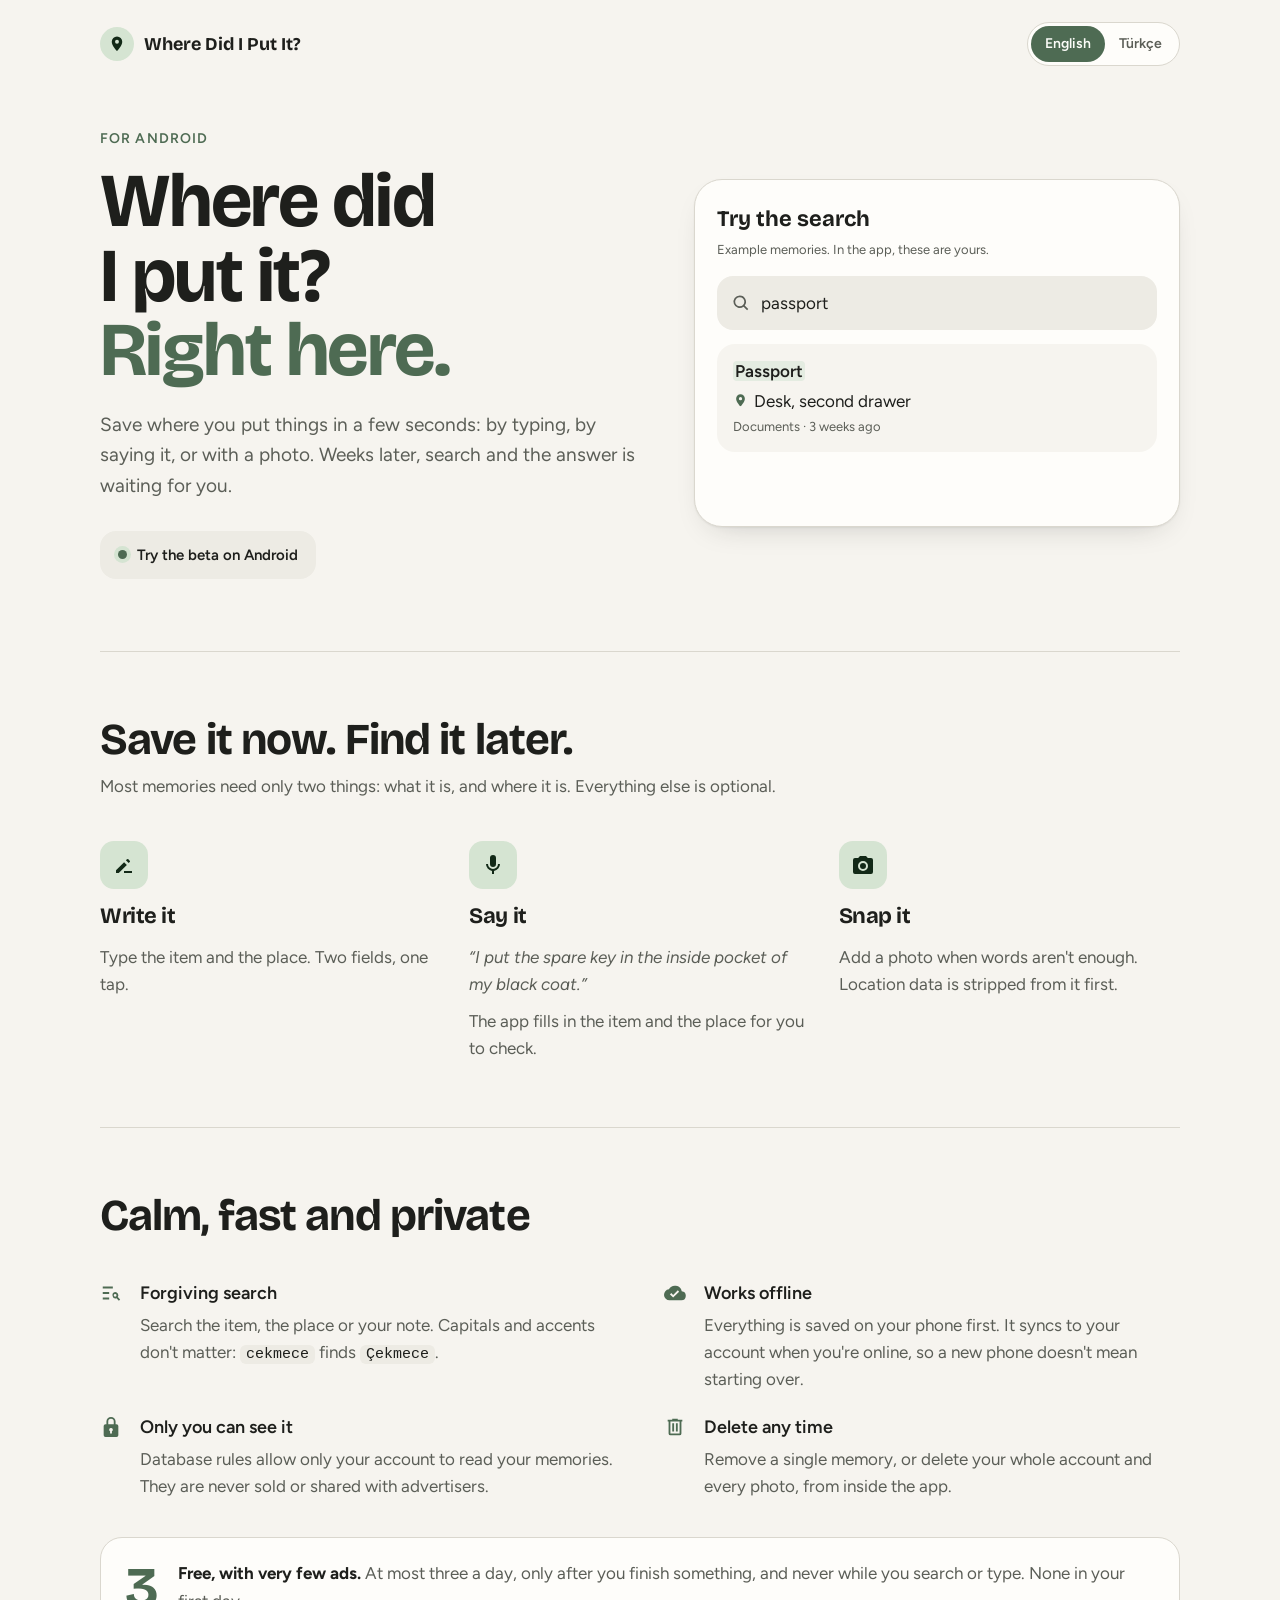
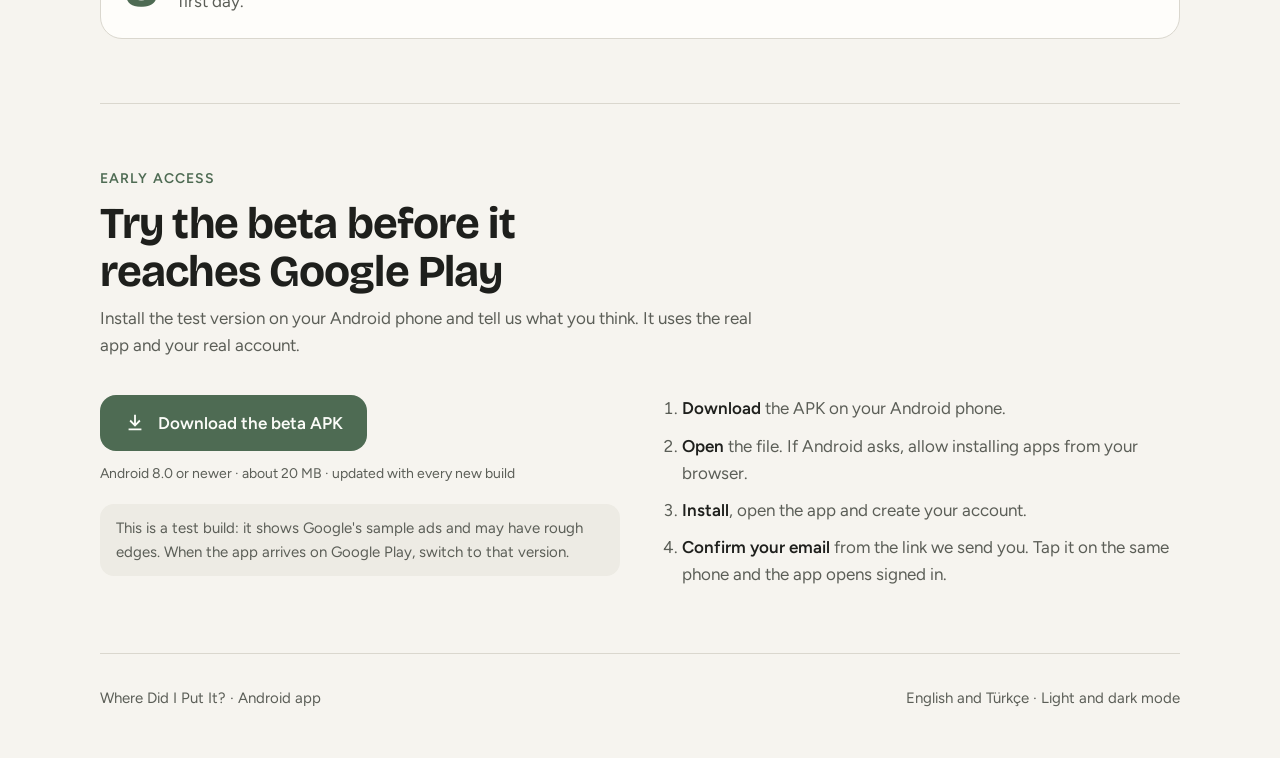
==== website/index.html @ ac40d6fe "Add bilingual landing page with beta download and auth callback page website/ is a static site: the " ====
<!doctype html>
<html lang="en">
<head>
<meta charset="utf-8">
<meta name="viewport" content="width=device-width, initial-scale=1, viewport-fit=cover">
<title>Where Did I Put It?</title>
<meta name="description" content="Save where you put things in seconds. Find them later by searching. A calm, private Android app.">
<link rel="preconnect" href="https://fonts.googleapis.com">
<link rel="preconnect" href="https://fonts.gstatic.com" crossorigin>
<link rel="stylesheet" href="https://fonts.googleapis.com/css2?family=Bricolage+Grotesque:opsz,wght@12..96,500;12..96,700&family=Figtree:wght@400;500;600&display=swap">
<style>
  :root {
    --paper: #F6F4EF;
    --surface: #FEFDFA;
    --raised: #EDEBE4;
    --ink: #1E1F1C;
    --muted: #5B5E57;
    --line: #DAD7CE;
    --sage: #4E6B53;
    --sage-ink: #FBFCF8;
    --sage-soft: #D5E4D2;
    --sage-deep: #122917;
    --mark: #E4ECE1;
    --shadow: 0 1px 2px rgba(30, 31, 28, .06), 0 12px 32px -18px rgba(30, 31, 28, .28);
    --display: "Bricolage Grotesque", "Avenir Next", "Segoe UI", system-ui, sans-serif;
    --body: "Figtree", "Segoe UI", system-ui, -apple-system, sans-serif;
  }
  @media (prefers-color-scheme: dark) {
    :root:not([data-theme="light"]) {
      color-scheme: dark;
      --paper: #1B1D1B; --surface: #222522; --raised: #2D302C; --ink: #E6E3DC; --muted: #B7B6AE;
      --line: #41443F; --sage: #A8C5A8; --sage-ink: #15311D; --sage-soft: #304B36; --sage-deep: #CBE4C8;
      --mark: #26332A; --shadow: 0 1px 2px rgba(0, 0, 0, .3), 0 16px 36px -20px rgba(0, 0, 0, .7);
    }
  }
  :root[data-theme="dark"] {
    color-scheme: dark;
    --paper: #1B1D1B; --surface: #222522; --raised: #2D302C; --ink: #E6E3DC; --muted: #B7B6AE;
    --line: #41443F; --sage: #A8C5A8; --sage-ink: #15311D; --sage-soft: #304B36; --sage-deep: #CBE4C8;
    --mark: #26332A; --shadow: 0 1px 2px rgba(0, 0, 0, .3), 0 16px 36px -20px rgba(0, 0, 0, .7);
  }

  * { box-sizing: border-box; }
  body {
    margin: 0;
    background: var(--paper);
    color: var(--ink);
    font: 400 17px/1.6 var(--body);
    padding-inline: 20px;
    -webkit-font-smoothing: antialiased;
  }
  .wrap { max-width: 1080px; margin-inline: auto; }
  h1, h2, h3 { font-family: var(--display); font-weight: 700; text-wrap: balance; margin: 0; letter-spacing: -.02em; }
  p { margin: 0; }
  a { color: var(--sage); }
  :focus-visible { outline: 2px solid var(--sage); outline-offset: 3px; border-radius: 6px; }

  /* Header */
  header { display: flex; align-items: center; justify-content: space-between; gap: 16px; padding-block: 22px; }
  .brand { display: flex; align-items: center; gap: 10px; font-family: var(--display); font-weight: 700; font-size: 18px; }
  .pin { width: 34px; height: 34px; border-radius: 50%; background: var(--sage-soft); display: grid; place-items: center; flex: none; }
  .pin svg { width: 18px; height: 18px; fill: var(--sage-deep); }
  .lang { display: inline-flex; border: 1px solid var(--line); border-radius: 999px; padding: 3px; background: var(--surface); }
  .lang button {
    font: 600 14px/1 var(--body); color: var(--muted); background: none; border: 0; border-radius: 999px;
    padding: 9px 14px; cursor: pointer; min-height: 36px;
  }
  .lang button[aria-pressed="true"] { background: var(--sage); color: var(--sage-ink); }

  /* Hero */
  .hero { display: grid; grid-template-columns: 1.05fr .95fr; gap: 56px; align-items: center; padding-block: 40px 72px; }
  .eyebrow { font-weight: 600; font-size: 14px; letter-spacing: .08em; text-transform: uppercase; color: var(--sage); }
  .hero h1 { font-size: clamp(42px, 6.4vw, 76px); line-height: .98; margin-top: 14px; }
  .hero h1 .answer { display: block; color: var(--sage); }
  .lede { font-size: 19px; color: var(--muted); max-width: 30em; margin-top: 22px; }
  .status { display: inline-flex; align-items: center; gap: 10px; margin-top: 30px; padding: 12px 18px; border-radius: 16px; background: var(--raised); font-weight: 600; font-size: 15px; }
  .status .dot { width: 9px; height: 9px; border-radius: 50%; background: var(--sage); box-shadow: 0 0 0 4px var(--sage-soft); }

  /* The live search demo */
  .demo { background: var(--surface); border: 1px solid var(--line); border-radius: 28px; padding: 22px; box-shadow: var(--shadow); }
  .demo-title { font-family: var(--display); font-weight: 700; font-size: 22px; }
  .demo-note { font-size: 13px; color: var(--muted); margin-top: 2px; }
  .search { display: flex; align-items: center; gap: 10px; margin-top: 16px; background: var(--raised); border-radius: 16px; padding: 0 14px; min-height: 54px; }
  .search svg { width: 20px; height: 20px; fill: var(--muted); flex: none; }
  .search input { flex: 1; min-width: 0; border: 0; background: none; color: var(--ink); font: 400 17px var(--body); padding: 14px 0; outline: none; }
  .search input::placeholder { color: var(--muted); }
  .results { list-style: none; margin: 14px 0 0; padding: 0; display: grid; gap: 10px; min-height: 160px; align-content: start; }
  .card { background: var(--paper); border-radius: 18px; padding: 14px 16px; display: grid; gap: 2px; }
  .card .t { font-weight: 600; font-size: 17px; }
  .card .w { display: flex; gap: 6px; align-items: flex-start; }
  .card .w svg { width: 15px; height: 15px; fill: var(--sage); flex: none; margin-top: 5px; }
  .card .m { font-size: 13px; color: var(--muted); }
  .card mark { background: var(--mark); color: inherit; border-radius: 4px; padding: 0 2px; }
  .empty { color: var(--muted); font-size: 15px; padding: 18px 4px; }

  /* Sections */
  section { padding-block: 64px; border-top: 1px solid var(--line); }
  .section-head { display: grid; gap: 10px; max-width: 40em; }
  .section-head h2 { font-size: clamp(30px, 4vw, 44px); line-height: 1.08; }
  .section-head p { color: var(--muted); }

  .ways { display: grid; grid-template-columns: repeat(3, 1fr); gap: 28px; margin-top: 40px; }
  .way { display: grid; gap: 10px; align-content: start; }
  .way .icon { width: 48px; height: 48px; border-radius: 14px; background: var(--sage-soft); display: grid; place-items: center; }
  .way .icon svg { width: 24px; height: 24px; fill: var(--sage-deep); }
  .way h3 { font-size: 22px; }
  .way p { color: var(--muted); }
  .quote { font-style: italic; color: var(--ink); }

  .facts { display: grid; grid-template-columns: repeat(2, 1fr); gap: 20px 48px; margin-top: 40px; }
  .fact { display: grid; grid-template-columns: 28px 1fr; gap: 12px; align-items: start; }
  .fact svg { width: 22px; height: 22px; fill: var(--sage); margin-top: 3px; }
  .fact h3 { font-family: var(--body); font-weight: 600; font-size: 18px; letter-spacing: 0; }
  .fact p { color: var(--muted); margin-top: 4px; }
  .fold { font-family: ui-monospace, "SF Mono", Menlo, monospace; font-size: 15px; background: var(--raised); border-radius: 6px; padding: 1px 6px; color: var(--ink); white-space: nowrap; }

  .ads { display: grid; grid-template-columns: auto 1fr; gap: 20px; align-items: center; margin-top: 36px; background: var(--surface); border: 1px solid var(--line); border-radius: 22px; padding: 22px 24px; }
  .ads .count { font-family: var(--display); font-weight: 700; font-size: 56px; line-height: 1; color: var(--sage); font-variant-numeric: tabular-nums; }
  .ads p { color: var(--muted); }
  .ads strong { color: var(--ink); }

  .status { text-decoration: none; color: var(--ink); }
  .download { display: grid; grid-template-columns: 1fr 1fr; gap: 40px; align-items: start; margin-top: 36px; }
  .dl-btn { display: inline-flex; align-items: center; gap: 12px; min-height: 56px; padding: 0 24px; border-radius: 16px; background: var(--sage); color: var(--sage-ink); font-weight: 600; font-size: 17px; text-decoration: none; }
  .dl-btn svg { width: 22px; height: 22px; fill: currentColor; }
  .dl-meta { font-size: 14px; color: var(--muted); margin-top: 12px; }
  .steps { margin: 0; padding-left: 22px; display: grid; gap: 10px; color: var(--muted); }
  .steps strong { color: var(--ink); font-weight: 600; }
  .beta-note { margin-top: 18px; font-size: 15px; color: var(--muted); background: var(--raised); border-radius: 14px; padding: 12px 16px; }
  @media (max-width: 860px) { .download { grid-template-columns: 1fr; gap: 28px; } }
  footer { border-top: 1px solid var(--line); padding-block: 32px 48px; display: flex; flex-wrap: wrap; gap: 12px 28px; justify-content: space-between; color: var(--muted); font-size: 15px; }

  @media (max-width: 860px) {
    .hero { grid-template-columns: 1fr; gap: 36px; padding-block: 16px 56px; }
    .ways, .facts { grid-template-columns: 1fr; }
    section { padding-block: 48px; }
  }
  @media (max-width: 420px) {
    .ads { grid-template-columns: 1fr; }
    .brand span { display: none; }
  }
  @media (prefers-reduced-motion: no-preference) {
    .card { animation: rise .28s ease both; }
    @keyframes rise { from { opacity: .4; transform: translateY(4px); } to { opacity: 1; transform: none; } }
  }
</style>

</head>
<body>
<svg width="0" height="0" style="position:absolute" aria-hidden="true">
  <symbol id="i-pin" viewBox="0 0 24 24"><path d="M12 2a7 7 0 0 0-7 7c0 5.2 6.2 11.6 6.5 11.9a.7.7 0 0 0 1 0C12.8 20.6 19 14.2 19 9a7 7 0 0 0-7-7Zm0 9.6A2.6 2.6 0 1 1 12 6.4a2.6 2.6 0 0 1 0 5.2Z"/></symbol>
  <symbol id="i-search" viewBox="0 0 24 24"><path d="M10.5 3a7.5 7.5 0 0 1 5.96 12.05l4.25 4.24-1.42 1.42-4.24-4.25A7.5 7.5 0 1 1 10.5 3Zm0 2a5.5 5.5 0 1 0 0 11 5.5 5.5 0 0 0 0-11Z"/></symbol>
  <symbol id="i-write" viewBox="0 0 24 24"><path d="M4 17.25V20h2.75l8.1-8.1-2.75-2.75L4 17.25ZM17.7 9.05a1 1 0 0 0 0-1.41l-1.34-1.34a1 1 0 0 0-1.41 0l-1.04 1.04 2.75 2.75 1.04-1.04ZM12 20h8v-2h-8v2Z"/></symbol>
  <symbol id="i-mic" viewBox="0 0 24 24"><path d="M12 14a3 3 0 0 0 3-3V5a3 3 0 1 0-6 0v6a3 3 0 0 0 3 3Zm5-3a5 5 0 0 1-10 0H5a7 7 0 0 0 6 6.92V21h2v-3.08A7 7 0 0 0 19 11h-2Z"/></symbol>
  <symbol id="i-photo" viewBox="0 0 24 24"><path d="M9 3 7.17 5H4a2 2 0 0 0-2 2v12a2 2 0 0 0 2 2h16a2 2 0 0 0 2-2V7a2 2 0 0 0-2-2h-3.17L15 3H9Zm3 15a5 5 0 1 1 0-10 5 5 0 0 1 0 10Zm0-2a3 3 0 1 0 0-6 3 3 0 0 0 0 6Z"/></symbol>
  <symbol id="i-offline" viewBox="0 0 24 24"><path d="M19.35 10.04A7.49 7.49 0 0 0 5.35 8.04 6 6 0 0 0 6 20h13a5 5 0 0 0 .35-9.96ZM10 17l-3.5-3.5 1.41-1.41L10 14.17l5.09-5.09 1.41 1.42L10 17Z"/></symbol>
  <symbol id="i-lock" viewBox="0 0 24 24"><path d="M12 1a5 5 0 0 0-5 5v3H6a2 2 0 0 0-2 2v10a2 2 0 0 0 2 2h12a2 2 0 0 0 2-2V11a2 2 0 0 0-2-2h-1V6a5 5 0 0 0-5-5Zm-3 8V6a3 3 0 1 1 6 0v3H9Zm3 4a2 2 0 0 1 1 3.73V19h-2v-2.27A2 2 0 0 1 12 13Z"/></symbol>
  <symbol id="i-find" viewBox="0 0 24 24"><path d="M3 5h11v2H3V5Zm0 6h7v2H3v-2Zm0 6h7v2H3v-2Zm13.5-6a3.5 3.5 0 0 1 2.93 5.42L22 19l-1.41 1.41-2.58-2.58A3.5 3.5 0 1 1 16.5 11Zm0 2a1.5 1.5 0 1 0 0 3 1.5 1.5 0 0 0 0-3Z"/></symbol>
  <symbol id="i-download" viewBox="0 0 24 24"><path d="M11 3h2v9.17l3.59-3.58L18 10l-6 6-6-6 1.41-1.41L11 12.17V3ZM5 18h14v2H5v-2Z"/></symbol>
  <symbol id="i-trash" viewBox="0 0 24 24"><path d="M9 3v1H4v2h1v13a2 2 0 0 0 2 2h10a2 2 0 0 0 2-2V6h1V4h-5V3H9Zm-2 3h10v13H7V6Zm2 2v9h2V8H9Zm4 0v9h2V8h-2Z"/></symbol>
</svg>

<div class="wrap">
  <header>
    <div class="brand"><div class="pin"><svg><use href="#i-pin"/></svg></div><span data-i18n="brand">Where Did I Put It?</span></div>
    <div class="lang" role="group" aria-label="Language">
      <button type="button" id="lang-en" data-lang="en" aria-pressed="true">English</button>
      <button type="button" id="lang-tr" data-lang="tr" aria-pressed="false">Türkçe</button>
    </div>
  </header>

  <main>
    <div class="hero">
      <div>
        <div class="eyebrow" data-i18n="eyebrow">For Android</div>
        <h1><span data-i18n="h1a">Where did I put it?</span><span class="answer" data-i18n="h1b">Right here.</span></h1>
        <p class="lede" data-i18n="lede">Save where you put things in a few seconds: by typing, by saying it, or with a photo. Weeks later, search and the answer is waiting for you.</p>
        <a class="status" href="#download"><span class="dot" aria-hidden="true"></span><span data-i18n="status">Try the beta on Android</span></a>
      </div>

      <div class="demo" aria-labelledby="demo-title">
        <div class="demo-title" id="demo-title" data-i18n="demoTitle">Try the search</div>
        <p class="demo-note" data-i18n="demoNote">Example memories. In the app, these are yours.</p>
        <label class="search" for="demo-q">
          <svg aria-hidden="true"><use href="#i-search"/></svg>
          <input id="demo-q" type="search" autocomplete="off" data-i18n-placeholder="demoPlaceholder" placeholder="Search your memories…">
        </label>
        <ul class="results" id="results" aria-live="polite"></ul>
      </div>
    </div>

    <section aria-labelledby="ways-title">
      <div class="section-head">
        <h2 id="ways-title" data-i18n="waysTitle">Save it now. Find it later.</h2>
        <p data-i18n="waysLede">Most memories need only two things: what it is, and where it is. Everything else is optional.</p>
      </div>
      <div class="ways">
        <div class="way">
          <div class="icon"><svg aria-hidden="true"><use href="#i-write"/></svg></div>
          <h3 data-i18n="w1t">Write it</h3>
          <p data-i18n="w1p">Type the item and the place. Two fields, one tap.</p>
        </div>
        <div class="way">
          <div class="icon"><svg aria-hidden="true"><use href="#i-mic"/></svg></div>
          <h3 data-i18n="w2t">Say it</h3>
          <p class="quote" data-i18n="w2p">“I put the spare key in the inside pocket of my black coat.”</p>
          <p data-i18n="w2p2">The app fills in the item and the place for you to check.</p>
        </div>
        <div class="way">
          <div class="icon"><svg aria-hidden="true"><use href="#i-photo"/></svg></div>
          <h3 data-i18n="w3t">Snap it</h3>
          <p data-i18n="w3p">Add a photo when words aren't enough. Location data is stripped from it first.</p>
        </div>
      </div>
    </section>

    <section aria-labelledby="facts-title">
      <div class="section-head">
        <h2 id="facts-title" data-i18n="factsTitle">Calm, fast and private</h2>
      </div>
      <div class="facts">
        <div class="fact"><svg aria-hidden="true"><use href="#i-find"/></svg><div><h3 data-i18n="f1t">Forgiving search</h3><p data-i18n-html="f1p">Search the item, the place or your note. Capitals and accents don't matter: <span class="fold">cekmece</span> finds <span class="fold">Çekmece</span>.</p></div></div>
        <div class="fact"><svg aria-hidden="true"><use href="#i-offline"/></svg><div><h3 data-i18n="f2t">Works offline</h3><p data-i18n="f2p">Everything is saved on your phone first. It syncs to your account when you're online, so a new phone doesn't mean starting over.</p></div></div>
        <div class="fact"><svg aria-hidden="true"><use href="#i-lock"/></svg><div><h3 data-i18n="f3t">Only you can see it</h3><p data-i18n="f3p">Database rules allow only your account to read your memories. They are never sold or shared with advertisers.</p></div></div>
        <div class="fact"><svg aria-hidden="true"><use href="#i-trash"/></svg><div><h3 data-i18n="f4t">Delete any time</h3><p data-i18n="f4p">Remove a single memory, or delete your whole account and every photo, from inside the app.</p></div></div>
      </div>
      <div class="ads">
        <div class="count">3</div>
        <p data-i18n-html="adsP"><strong>Free, with very few ads.</strong> At most three a day, only after you finish something, and never while you search or type. None in your first day.</p>
      </div>
    </section>

    <section id="download" aria-labelledby="dl-title">
      <div class="section-head">
        <div class="eyebrow" data-i18n="dlEyebrow">Early access</div>
        <h2 id="dl-title" data-i18n="dlTitle">Try the beta before it reaches Google Play</h2>
        <p data-i18n="dlLede">Install the test version on your Android phone and tell us what you think. It uses the real app and your real account.</p>
      </div>
      <div class="download">
        <div>
          <a class="dl-btn" id="dl-link" href="https://github.com/atillayedek/whered-d-put/releases/download/beta/wheredidiputit-beta.apk">
            <svg aria-hidden="true"><use href="#i-download"/></svg><span data-i18n="dlButton">Download the beta APK</span>
          </a>
          <p class="dl-meta" data-i18n="dlMeta">Android 8.0 or newer · about 20 MB · updated with every new build</p>
          <p class="beta-note" data-i18n="dlNote">This is a test build: it shows Google's sample ads and may have rough edges. When the app arrives on Google Play, switch to that version.</p>
        </div>
        <ol class="steps">
          <li data-i18n-html="st1"><strong>Download</strong> the APK on your Android phone.</li>
          <li data-i18n-html="st2"><strong>Open</strong> the file. If Android asks, allow installing apps from your browser.</li>
          <li data-i18n-html="st3"><strong>Install</strong>, open the app and create your account.</li>
          <li data-i18n-html="st4"><strong>Confirm your email</strong> from the link we send you. Tap it on the same phone and the app opens signed in.</li>
        </ol>
      </div>
    </section>
  </main>

  <footer>
    <span data-i18n="footer1">Where Did I Put It? · Android app</span>
    <span data-i18n="footer2">English and Türkçe · Light and dark mode</span>
  </footer>
</div>

<script>
(function () {
  var dict = {
    en: {
      brand: "Where Did I Put It?", eyebrow: "For Android",
      h1a: "Where did I put it?", h1b: "Right here.",
      lede: "Save where you put things in a few seconds: by typing, by saying it, or with a photo. Weeks later, search and the answer is waiting for you.",
      status: "Try the beta on Android",
      dlEyebrow: "Early access", dlTitle: "Try the beta before it reaches Google Play",
      dlLede: "Install the test version on your Android phone and tell us what you think. It uses the real app and your real account.",
      dlButton: "Download the beta APK", dlMeta: "Android 8.0 or newer · about 20 MB · updated with every new build",
      dlNote: "This is a test build: it shows Google's sample ads and may have rough edges. When the app arrives on Google Play, switch to that version.",
      st1: "<strong>Download</strong> the APK on your Android phone.",
      st2: "<strong>Open</strong> the file. If Android asks, allow installing apps from your browser.",
      st3: "<strong>Install</strong>, open the app and create your account.",
      st4: "<strong>Confirm your email</strong> from the link we send you. Tap it on the same phone and the app opens signed in.",

      demoTitle: "Try the search", demoNote: "Example memories. In the app, these are yours.",
      demoPlaceholder: "Search your memories…", noMatch: "Nothing matches “{q}”. Try the place instead.",
      waysTitle: "Save it now. Find it later.",
      waysLede: "Most memories need only two things: what it is, and where it is. Everything else is optional.",
      w1t: "Write it", w1p: "Type the item and the place. Two fields, one tap.",
      w2t: "Say it", w2p: "“I put the spare key in the inside pocket of my black coat.”",
      w2p2: "The app fills in the item and the place for you to check.",
      w3t: "Snap it", w3p: "Add a photo when words aren't enough. Location data is stripped from it first.",
      factsTitle: "Calm, fast and private",
      f1t: "Forgiving search",
      f1p: "Search the item, the place or your note. Capitals and accents don't matter: <span class=\"fold\">cekmece</span> finds <span class=\"fold\">Çekmece</span>.",
      f2t: "Works offline", f2p: "Everything is saved on your phone first. It syncs to your account when you're online, so a new phone doesn't mean starting over.",
      f3t: "Only you can see it", f3p: "Database rules allow only your account to read your memories. They are never sold or shared with advertisers.",
      f4t: "Delete any time", f4p: "Remove a single memory, or delete your whole account and every photo, from inside the app.",
      adsP: "<strong>Free, with very few ads.</strong> At most three a day, only after you finish something, and never while you search or type. None in your first day.",
      footer1: "Where Did I Put It? · Android app", footer2: "English and Türkçe · Light and dark mode",
      items: [
        ["Passport", "Desk, second drawer", "Documents · 3 weeks ago"],
        ["Spare key", "Inside pocket of the black coat", "Keys · 2 months ago"],
        ["Warranty for the washing machine", "Blue folder on the top shelf", "Documents · 5 months ago"],
        ["Laptop charger", "Backpack, front pocket", "Electronics · yesterday"],
        ["Winter gloves", "Box under the bed, left side", "Clothes · 7 months ago"]
      ],
      demoQueries: ["passport", "key", "charger"]
    },
    tr: {
      brand: "Nereye Koydum?", eyebrow: "Android için",
      h1a: "Nereye koymuştum?", h1b: "Tam burada.",
      lede: "Eşyalarını nereye koyduğunu birkaç saniyede kaydet: yazarak, söyleyerek ya da fotoğrafla. Haftalar sonra ara, cevap seni bekliyor olsun.",
      status: "Android betasını dene",
      dlEyebrow: "Erken erişim", dlTitle: "Google Play'e gelmeden betayı dene",
      dlLede: "Test sürümünü Android telefonuna kur ve ne düşündüğünü söyle. Gerçek uygulama, gerçek hesabınla çalışır.",
      dlButton: "Beta APK'yı indir", dlMeta: "Android 8.0 ve üzeri · yaklaşık 20 MB · her yeni derlemede güncellenir",
      dlNote: "Bu bir test sürümü: Google'ın örnek reklamlarını gösterir ve bazı pürüzler olabilir. Uygulama Google Play'e gelince oradaki sürüme geç.",
      st1: "APK'yı Android telefonuna <strong>indir</strong>.",
      st2: "Dosyayı <strong>aç</strong>. Android sorarsa tarayıcından uygulama yüklemeye izin ver.",
      st3: "<strong>Kur</strong>, uygulamayı aç ve hesabını oluştur.",
      st4: "Gönderdiğimiz linkle <strong>e-postanı doğrula</strong>. Aynı telefonda dokunursan uygulama giriş yapmış olarak açılır.",

      demoTitle: "Aramayı dene", demoNote: "Örnek kayıtlar. Uygulamada bunlar senin kayıtların olur.",
      demoPlaceholder: "Kayıtlarında ara…", noMatch: "“{q}” ile eşleşen bir şey yok. Yeri aramayı dene.",
      waysTitle: "Şimdi kaydet. Sonra bul.",
      waysLede: "Çoğu kayıt için iki şey yeter: ne olduğu ve nerede olduğu. Gerisi isteğe bağlı.",
      w1t: "Yaz", w1p: "Eşyayı ve yeri yaz. İki alan, tek dokunuş.",
      w2t: "Söyle", w2p: "“Yedek anahtarı siyah montumun iç cebine koydum.”",
      w2p2: "Uygulama eşyayı ve yeri senin için doldurur, sen kontrol edersin.",
      w3t: "Fotoğrafla", w3p: "Kelimeler yetmediğinde fotoğraf ekle. İçindeki konum bilgisi önce silinir.",
      factsTitle: "Sakin, hızlı ve gizli",
      f1t: "Anlayışlı arama",
      f1p: "Eşyayı, yeri ya da notunu ara. Büyük harf ve Türkçe karakter fark etmez: <span class=\"fold\">cekmece</span> yazınca <span class=\"fold\">Çekmece</span> bulunur.",
      f2t: "İnternetsiz çalışır", f2p: "Her şey önce telefonuna kaydedilir. İnternete bağlanınca hesabınla eşitlenir; telefon değiştirsen de sıfırdan başlamazsın.",
      f3t: "Sadece sen görürsün", f3p: "Veritabanı kuralları kayıtlarını yalnızca senin hesabının okumasına izin verir. Asla satılmaz, reklamcılarla paylaşılmaz.",
      f4t: "İstediğin an sil", f4p: "Tek bir kaydı ya da tüm hesabını ve bütün fotoğraflarını uygulamanın içinden silebilirsin.",
      adsP: "<strong>Ücretsiz, çok az reklamlı.</strong> Günde en fazla üç reklam; sadece bir işi bitirdiğinde, arama yaparken ya da yazarken asla. İlk gün hiç reklam yok.",
      footer1: "Nereye Koydum? · Android uygulaması", footer2: "English ve Türkçe · Açık ve koyu mod",
      items: [
        ["Pasaport", "Çalışma masası, ikinci çekmece", "Belgeler · 3 hafta önce"],
        ["Yedek anahtar", "Siyah montun iç cebi", "Anahtarlar · 2 ay önce"],
        ["Çamaşır makinesinin garanti belgesi", "Üst raftaki mavi klasör", "Belgeler · 5 ay önce"],
        ["Laptop şarj aleti", "Sırt çantası, ön cep", "Elektronik · dün"],
        ["Kışlık eldivenler", "Yatağın altındaki kutu, sol taraf", "Giysiler · 7 ay önce"]
      ],
      demoQueries: ["pasaport", "anahtar", "sarj"]
    }
  };

  var lang = "en";
  var input = document.getElementById("demo-q");
  var list = document.getElementById("results");
  var pinSvg = '<svg aria-hidden="true"><use href="#i-pin"/></svg>';

  // Same folding as the app: lower-case, strip accents, Turkish dotless i.
  function fold(s) {
    return s.toLocaleLowerCase("tr").replace(/ı/g, "i").normalize("NFD").replace(/[̀-ͯ]/g, "");
  }
  function esc(s) {
    return s.replace(/[&<>"]/g, function (c) { return { "&": "&amp;", "<": "&lt;", ">": "&gt;", '"': "&quot;" }[c]; });
  }
  function highlight(text, q) {
    if (!q) return esc(text);
    var f = fold(text), i = f.indexOf(q);
    if (i < 0) return esc(text);
    return esc(text.slice(0, i)) + "<mark>" + esc(text.slice(i, i + q.length)) + "</mark>" + esc(text.slice(i + q.length));
  }
  function render() {
    var d = dict[lang], raw = input.value.trim(), q = fold(raw);
    var rows = d.items.filter(function (it) { return !q || fold(it[0] + " " + it[1]).indexOf(q) >= 0; });
    rows.sort(function (a, b) { return (fold(a[0]).indexOf(q) === 0 ? 0 : 1) - (fold(b[0]).indexOf(q) === 0 ? 0 : 1); });
    if (!rows.length) {
      list.innerHTML = '<li class="empty">' + esc(d.noMatch.replace("{q}", raw)) + "</li>";
      return;
    }
    list.innerHTML = rows.slice(0, 4).map(function (it) {
      return '<li class="card"><span class="t">' + highlight(it[0], q) + '</span><span class="w">' + pinSvg +
        "<span>" + highlight(it[1], q) + '</span></span><span class="m">' + esc(it[2]) + "</span></li>";
    }).join("");
  }

  function applyLang(next) {
    lang = next;
    var d = dict[lang];
    document.documentElement.lang = lang;
    document.querySelectorAll("[data-i18n]").forEach(function (el) { el.textContent = d[el.getAttribute("data-i18n")]; });
    document.querySelectorAll("[data-i18n-html]").forEach(function (el) { el.innerHTML = d[el.getAttribute("data-i18n-html")]; });
    document.querySelectorAll("[data-i18n-placeholder]").forEach(function (el) { el.placeholder = d[el.getAttribute("data-i18n-placeholder")]; });
    document.querySelectorAll(".lang button").forEach(function (b) { b.setAttribute("aria-pressed", String(b.dataset.lang === lang)); });
    document.title = d.brand;
    try { localStorage.setItem("wdipi-lang", lang); } catch (e) {}
    input.value = d.demoQueries[0];
    render();
  }

  document.querySelectorAll(".lang button").forEach(function (b) {
    b.addEventListener("click", function () { applyLang(b.dataset.lang); });
  });
  input.addEventListener("input", render);

  var saved = null;
  try { saved = localStorage.getItem("wdipi-lang"); } catch (e) {}
  var initial = saved || ((navigator.language || "").toLowerCase().indexOf("tr") === 0 ? "tr" : "en");
  applyLang(dict[initial] ? initial : "en");
})();
</script>
</body>
</html>
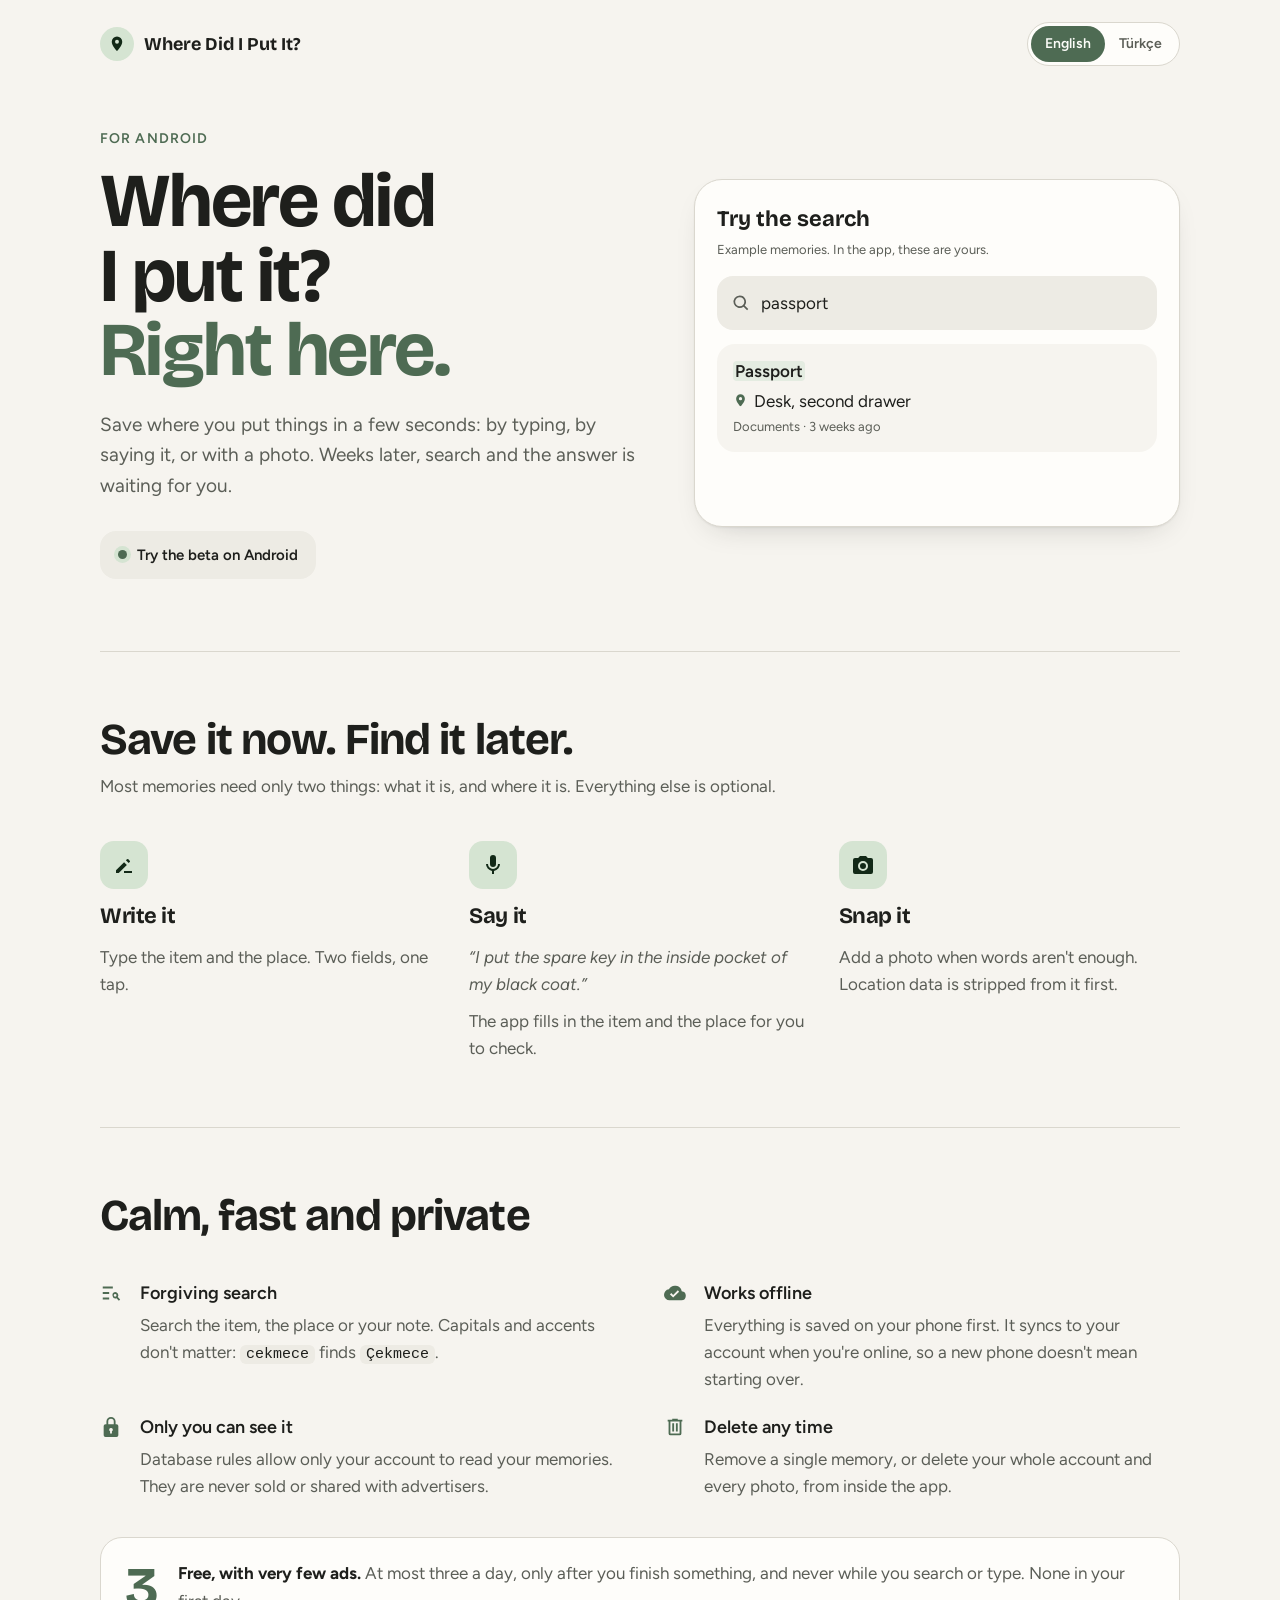
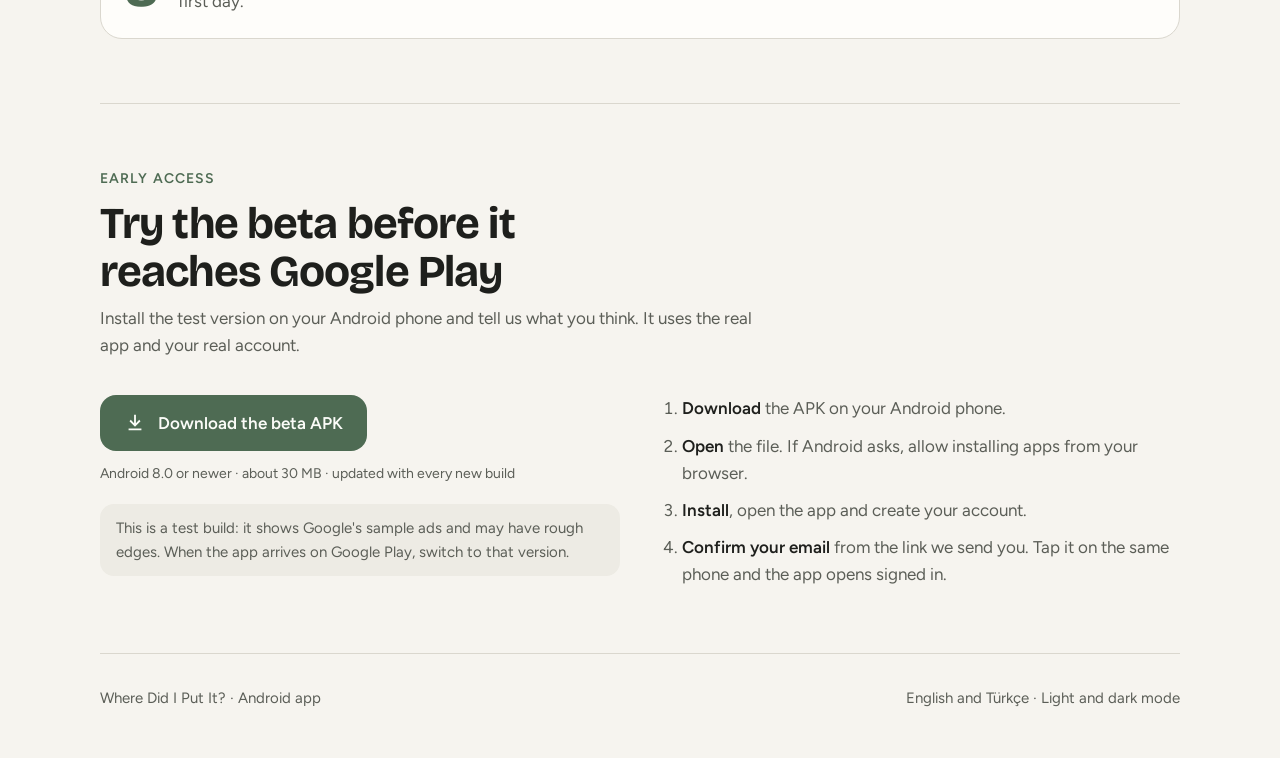
==== commit 2b01a122: "Show the real beta APK size on the website Co-Authored-By: Claude Opus 5.5 <noreply@anthropic.com> C" ====
--- a/website/index.html
+++ b/website/index.html
@@ -241,7 +241,7 @@
           <a class="dl-btn" id="dl-link" href="https://github.com/atillayedek/whered-d-put/releases/download/beta/wheredidiputit-beta.apk">
             <svg aria-hidden="true"><use href="#i-download"/></svg><span data-i18n="dlButton">Download the beta APK</span>
           </a>
-          <p class="dl-meta" data-i18n="dlMeta">Android 8.0 or newer · about 20 MB · updated with every new build</p>
+          <p class="dl-meta" data-i18n="dlMeta">Android 8.0 or newer · about 30 MB · updated with every new build</p>
           <p class="beta-note" data-i18n="dlNote">This is a test build: it shows Google's sample ads and may have rough edges. When the app arrives on Google Play, switch to that version.</p>
         </div>
         <ol class="steps">
@@ -270,7 +270,7 @@
       status: "Try the beta on Android",
       dlEyebrow: "Early access", dlTitle: "Try the beta before it reaches Google Play",
       dlLede: "Install the test version on your Android phone and tell us what you think. It uses the real app and your real account.",
-      dlButton: "Download the beta APK", dlMeta: "Android 8.0 or newer · about 20 MB · updated with every new build",
+      dlButton: "Download the beta APK", dlMeta: "Android 8.0 or newer · about 30 MB · updated with every new build",
       dlNote: "This is a test build: it shows Google's sample ads and may have rough edges. When the app arrives on Google Play, switch to that version.",
       st1: "<strong>Download</strong> the APK on your Android phone.",
       st2: "<strong>Open</strong> the file. If Android asks, allow installing apps from your browser.",
@@ -309,7 +309,7 @@
       status: "Android betasını dene",
       dlEyebrow: "Erken erişim", dlTitle: "Google Play'e gelmeden betayı dene",
       dlLede: "Test sürümünü Android telefonuna kur ve ne düşündüğünü söyle. Gerçek uygulama, gerçek hesabınla çalışır.",
-      dlButton: "Beta APK'yı indir", dlMeta: "Android 8.0 ve üzeri · yaklaşık 20 MB · her yeni derlemede güncellenir",
+      dlButton: "Beta APK'yı indir", dlMeta: "Android 8.0 ve üzeri · yaklaşık 30 MB · her yeni derlemede güncellenir",
       dlNote: "Bu bir test sürümü: Google'ın örnek reklamlarını gösterir ve bazı pürüzler olabilir. Uygulama Google Play'e gelince oradaki sürüme geç.",
       st1: "APK'yı Android telefonuna <strong>indir</strong>.",
       st2: "Dosyayı <strong>aç</strong>. Android sorarsa tarayıcından uygulama yüklemeye izin ver.",
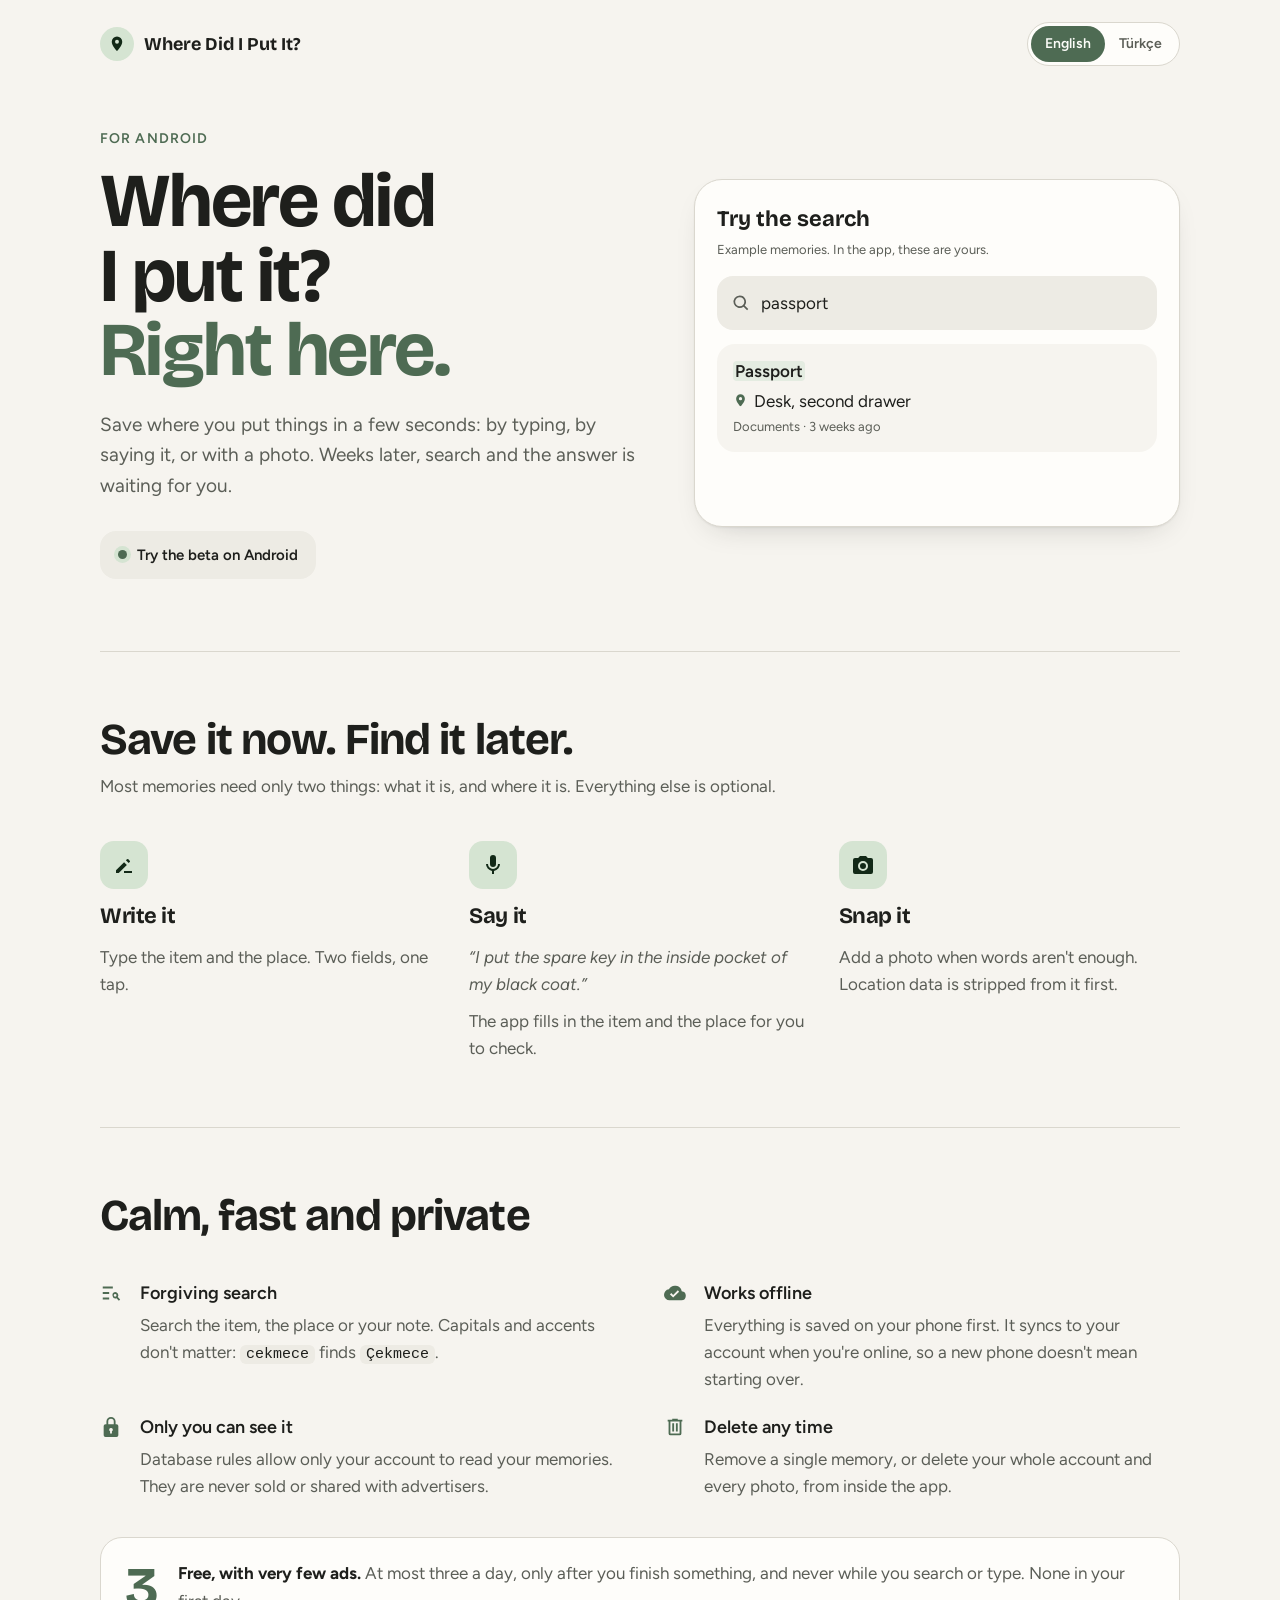
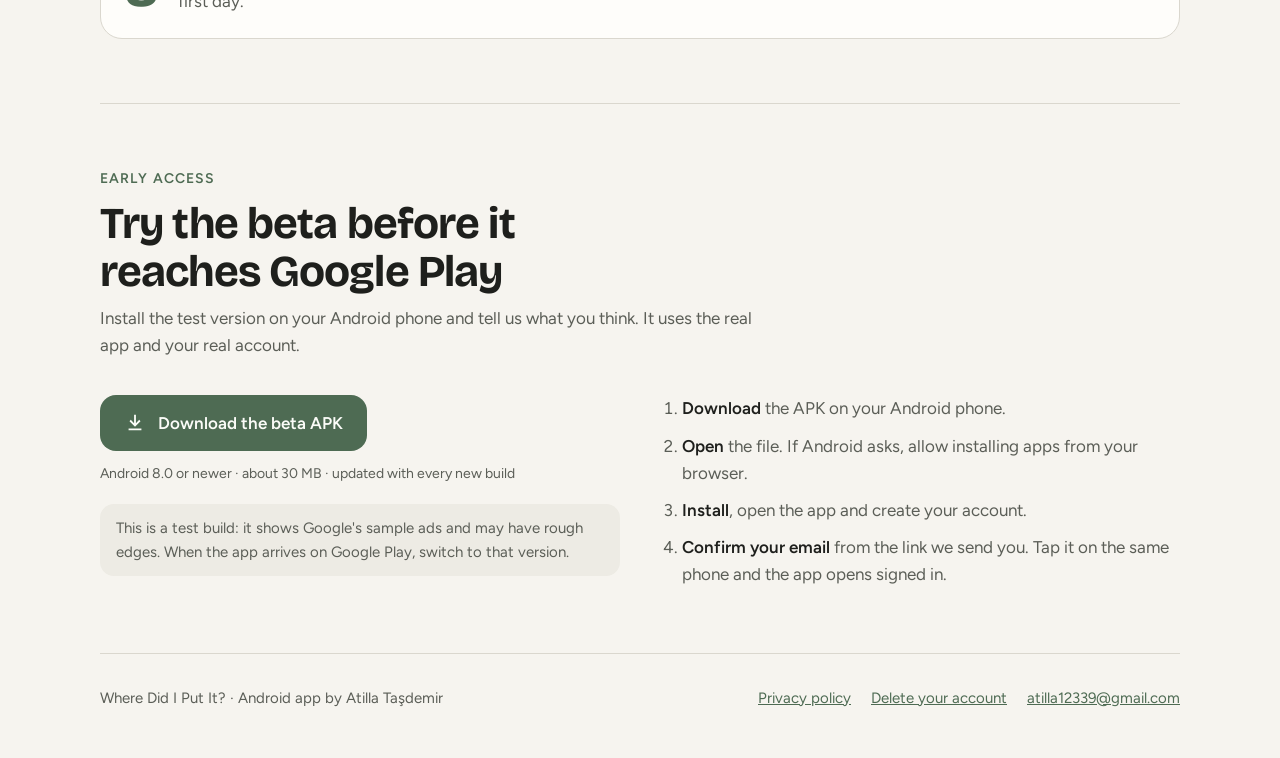
==== commit d494eefc: "Publish privacy policy and account deletion pages Bilingual /privacy and /delete-account pages for t" ====
--- a/website/index.html
+++ b/website/index.html
@@ -128,6 +128,7 @@
   .steps strong { color: var(--ink); font-weight: 600; }
   .beta-note { margin-top: 18px; font-size: 15px; color: var(--muted); background: var(--raised); border-radius: 14px; padding: 12px 16px; }
   @media (max-width: 860px) { .download { grid-template-columns: 1fr; gap: 28px; } }
+  footer .links { display: flex; flex-wrap: wrap; gap: 8px 20px; }
   footer { border-top: 1px solid var(--line); padding-block: 32px 48px; display: flex; flex-wrap: wrap; gap: 12px 28px; justify-content: space-between; color: var(--muted); font-size: 15px; }
 
   @media (max-width: 860px) {
@@ -256,7 +257,11 @@
 
   <footer>
     <span data-i18n="footer1">Where Did I Put It? · Android app</span>
-    <span data-i18n="footer2">English and Türkçe · Light and dark mode</span>
+    <nav class="links">
+      <a href="/privacy" data-i18n="privacyLink">Privacy policy</a>
+      <a href="/delete-account" data-i18n="deleteLink">Delete your account</a>
+      <a href="mailto:atilla12339@gmail.com">atilla12339@gmail.com</a>
+    </nav>
   </footer>
 </div>
 
@@ -292,7 +297,7 @@
       f3t: "Only you can see it", f3p: "Database rules allow only your account to read your memories. They are never sold or shared with advertisers.",
       f4t: "Delete any time", f4p: "Remove a single memory, or delete your whole account and every photo, from inside the app.",
       adsP: "<strong>Free, with very few ads.</strong> At most three a day, only after you finish something, and never while you search or type. None in your first day.",
-      footer1: "Where Did I Put It? · Android app", footer2: "English and Türkçe · Light and dark mode",
+      footer1: "Where Did I Put It? · Android app by Atilla Taşdemir", privacyLink: "Privacy policy", deleteLink: "Delete your account",
       items: [
         ["Passport", "Desk, second drawer", "Documents · 3 weeks ago"],
         ["Spare key", "Inside pocket of the black coat", "Keys · 2 months ago"],
@@ -331,7 +336,7 @@
       f3t: "Sadece sen görürsün", f3p: "Veritabanı kuralları kayıtlarını yalnızca senin hesabının okumasına izin verir. Asla satılmaz, reklamcılarla paylaşılmaz.",
       f4t: "İstediğin an sil", f4p: "Tek bir kaydı ya da tüm hesabını ve bütün fotoğraflarını uygulamanın içinden silebilirsin.",
       adsP: "<strong>Ücretsiz, çok az reklamlı.</strong> Günde en fazla üç reklam; sadece bir işi bitirdiğinde, arama yaparken ya da yazarken asla. İlk gün hiç reklam yok.",
-      footer1: "Nereye Koydum? · Android uygulaması", footer2: "English ve Türkçe · Açık ve koyu mod",
+      footer1: "Nereye Koydum? · Atilla Taşdemir tarafından Android uygulaması", privacyLink: "Gizlilik politikası", deleteLink: "Hesabını sil",
       items: [
         ["Pasaport", "Çalışma masası, ikinci çekmece", "Belgeler · 3 hafta önce"],
         ["Yedek anahtar", "Siyah montun iç cebi", "Anahtarlar · 2 ay önce"],
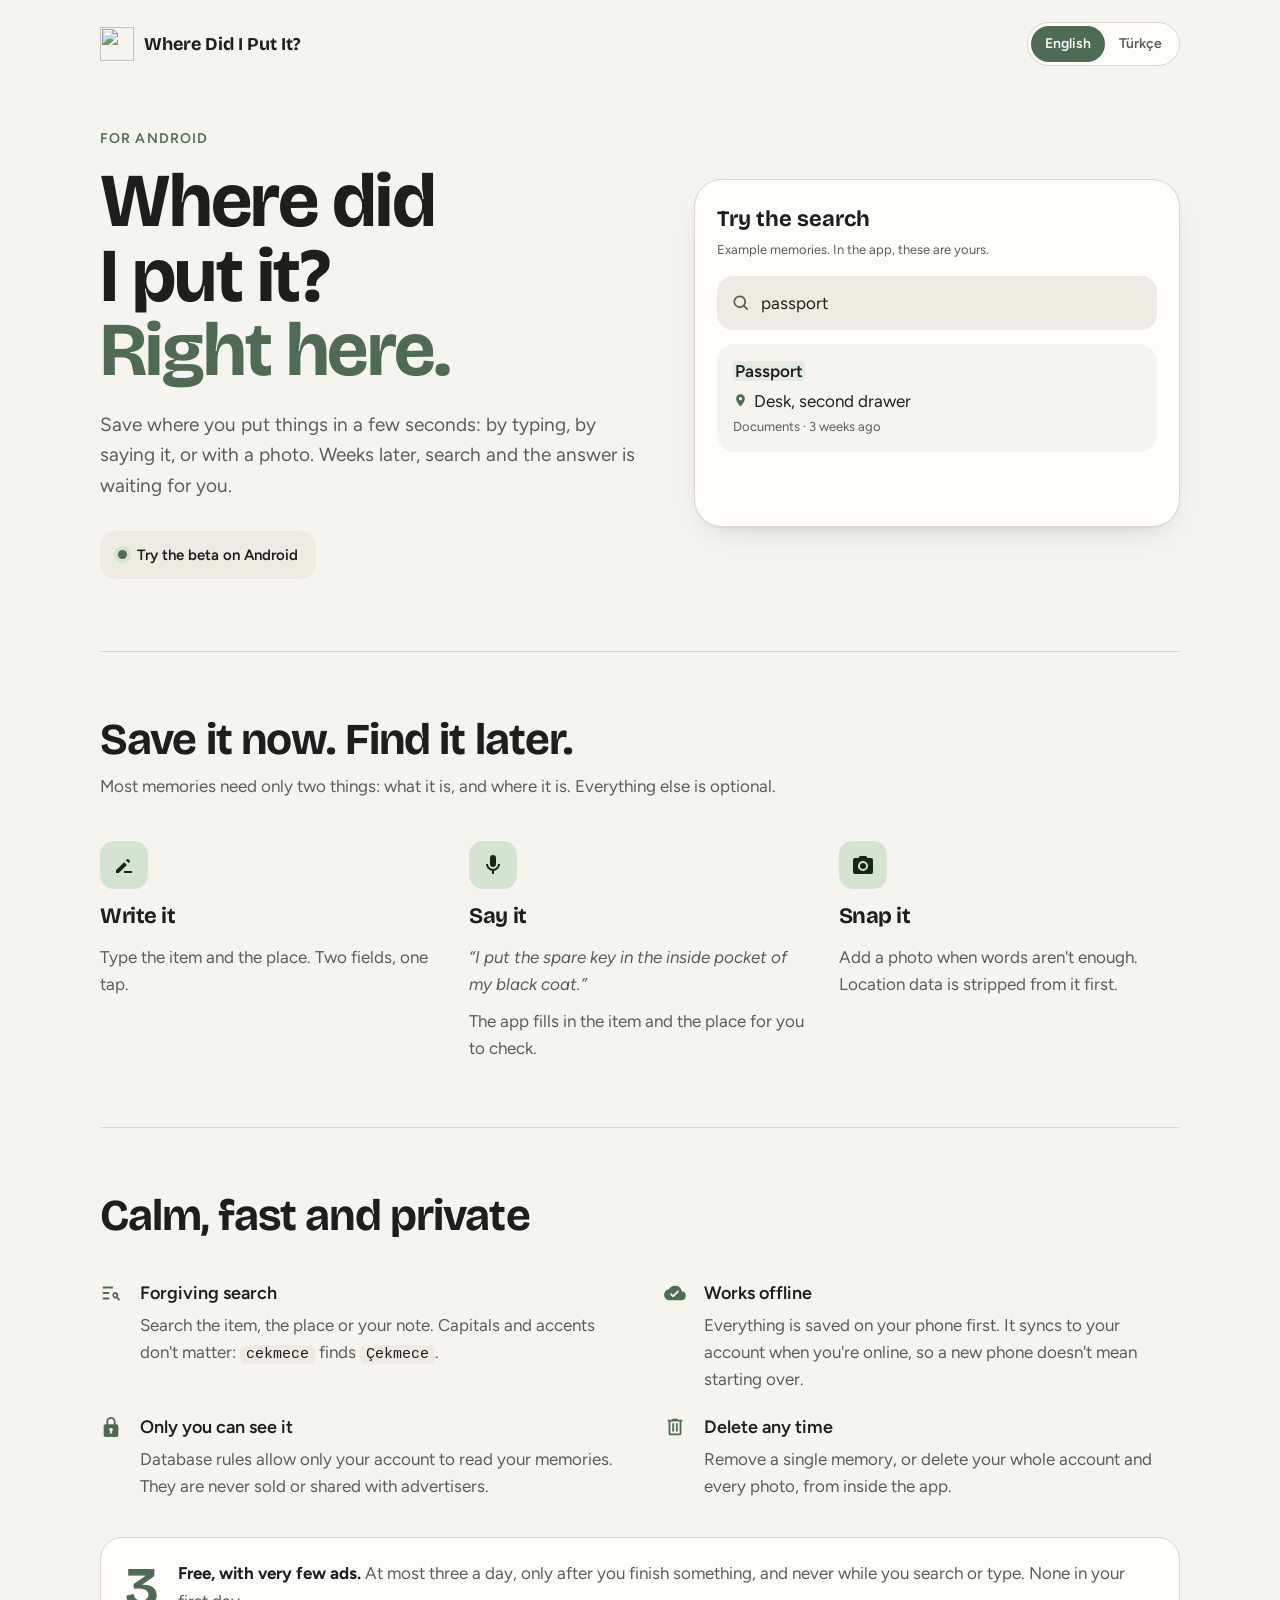
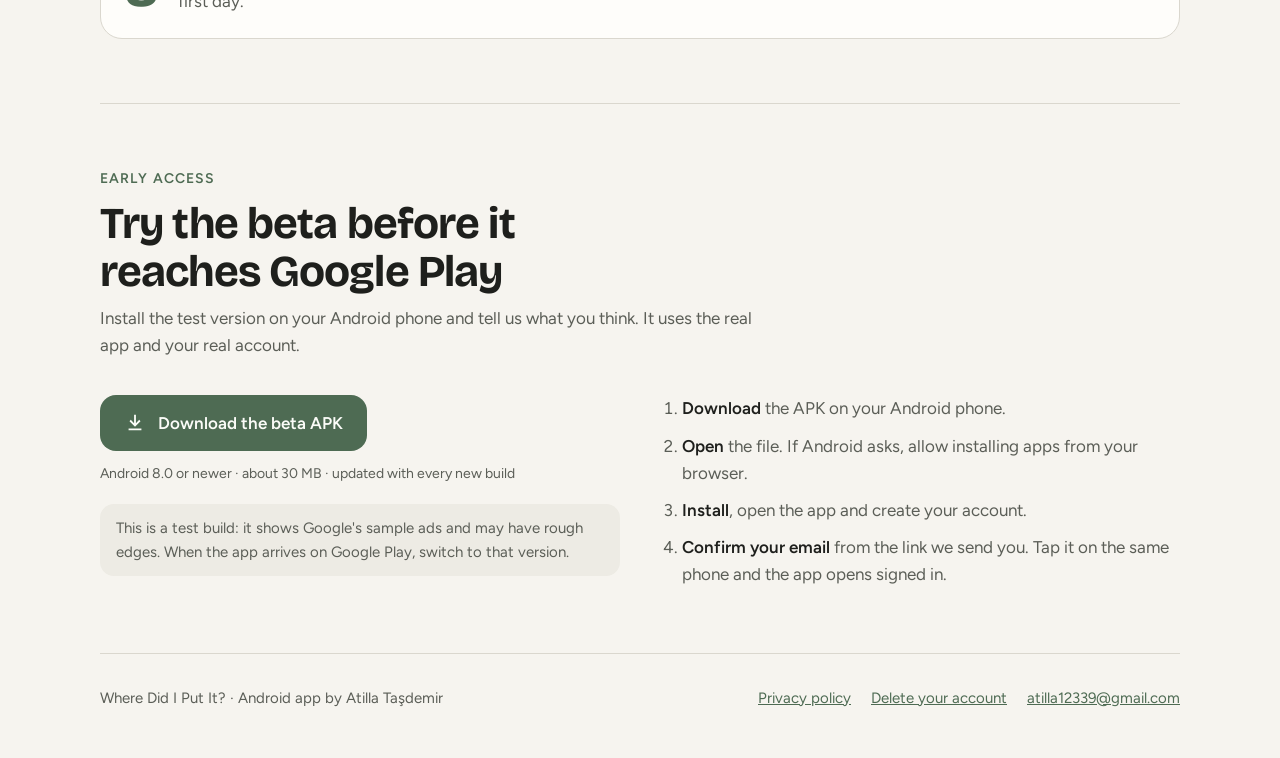
==== commit 6324435e: "Use the question-mark pin logo for the app icon, splash and website Co-Authored-By: Claude Opus 5.5 " ====
--- a/website/index.html
+++ b/website/index.html
@@ -4,6 +4,7 @@
 <meta charset="utf-8">
 <meta name="viewport" content="width=device-width, initial-scale=1, viewport-fit=cover">
 <title>Where Did I Put It?</title>
+<link rel="icon" href="/icon.svg" type="image/svg+xml">
 <meta name="description" content="Save where you put things in seconds. Find them later by searching. A calm, private Android app.">
 <link rel="preconnect" href="https://fonts.googleapis.com">
 <link rel="preconnect" href="https://fonts.gstatic.com" crossorigin>
@@ -58,8 +59,7 @@
   /* Header */
   header { display: flex; align-items: center; justify-content: space-between; gap: 16px; padding-block: 22px; }
   .brand { display: flex; align-items: center; gap: 10px; font-family: var(--display); font-weight: 700; font-size: 18px; }
-  .pin { width: 34px; height: 34px; border-radius: 50%; background: var(--sage-soft); display: grid; place-items: center; flex: none; }
-  .pin svg { width: 18px; height: 18px; fill: var(--sage-deep); }
+  .logo { width: 34px; height: 34px; flex: none; }
   .lang { display: inline-flex; border: 1px solid var(--line); border-radius: 999px; padding: 3px; background: var(--surface); }
   .lang button {
     font: 600 14px/1 var(--body); color: var(--muted); background: none; border: 0; border-radius: 999px;
@@ -163,7 +163,7 @@
 
 <div class="wrap">
   <header>
-    <div class="brand"><div class="pin"><svg><use href="#i-pin"/></svg></div><span data-i18n="brand">Where Did I Put It?</span></div>
+    <div class="brand"><img class="logo" src="/icon.svg" alt="" width="34" height="34"><span data-i18n="brand">Where Did I Put It?</span></div>
     <div class="lang" role="group" aria-label="Language">
       <button type="button" id="lang-en" data-lang="en" aria-pressed="true">English</button>
       <button type="button" id="lang-tr" data-lang="tr" aria-pressed="false">Türkçe</button>
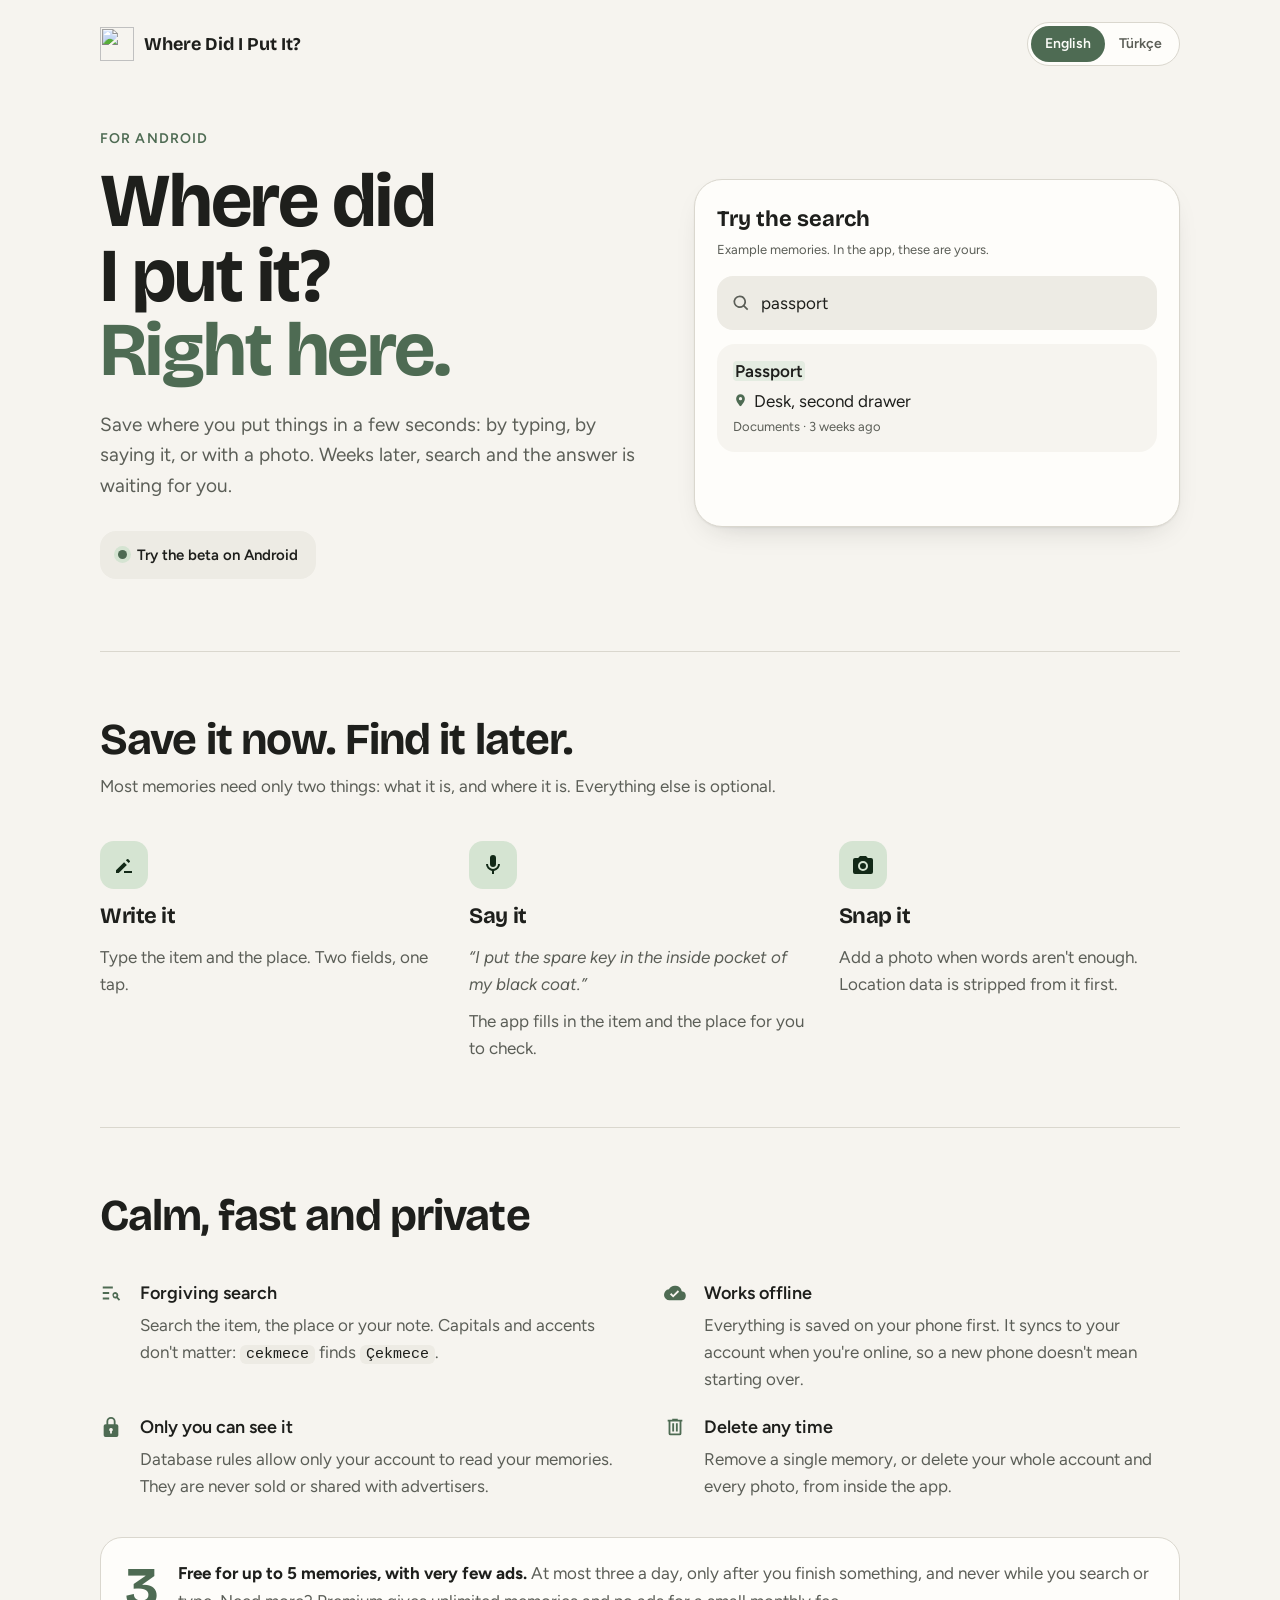
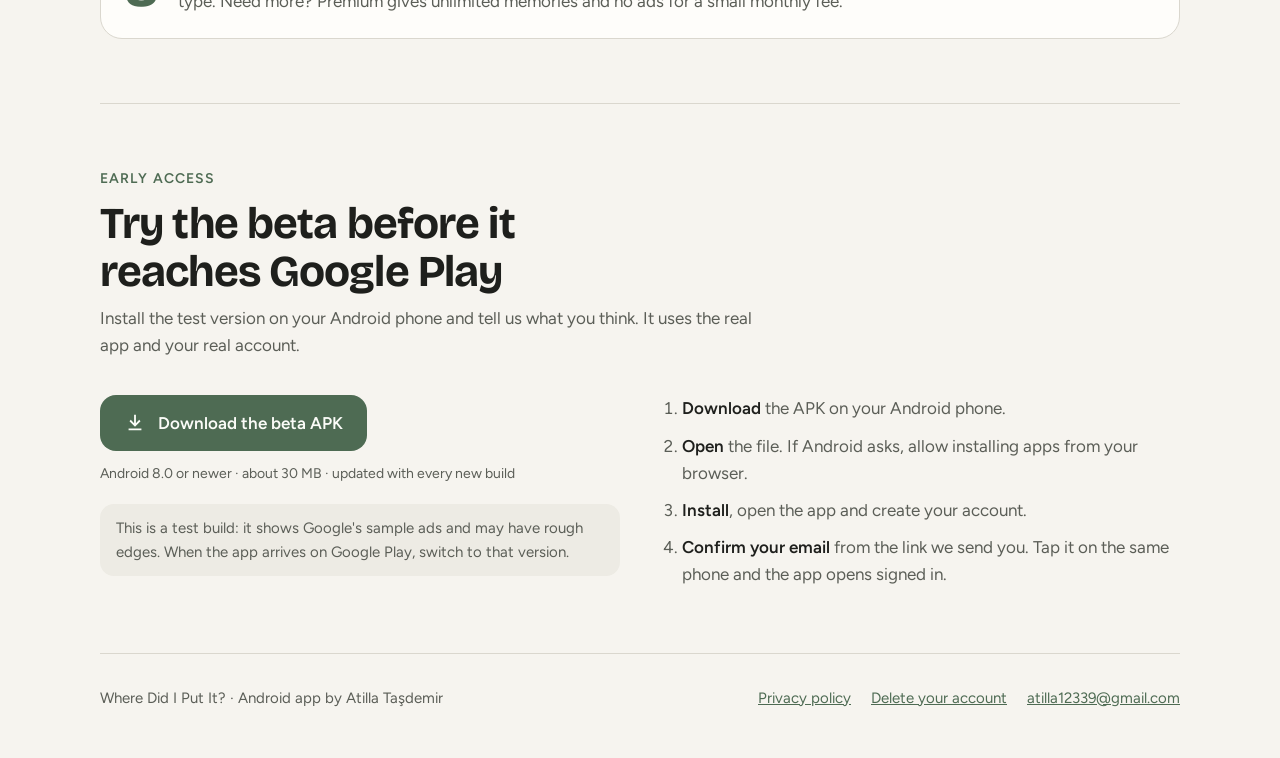
==== commit 4e0aff74: "Add Premium: 5 free memories, unlimited and ad-free with a subscription - Google Play Billing subscr" ====
--- a/website/index.html
+++ b/website/index.html
@@ -227,7 +227,7 @@
       </div>
       <div class="ads">
         <div class="count">3</div>
-        <p data-i18n-html="adsP"><strong>Free, with very few ads.</strong> At most three a day, only after you finish something, and never while you search or type. None in your first day.</p>
+        <p data-i18n-html="adsP"><strong>Free for up to 5 memories, with very few ads.</strong> At most three a day, only after you finish something, and never while you search or type. Need more? Premium gives unlimited memories and no ads for a small monthly fee.</p>
       </div>
     </section>
 
@@ -296,7 +296,7 @@
       f2t: "Works offline", f2p: "Everything is saved on your phone first. It syncs to your account when you're online, so a new phone doesn't mean starting over.",
       f3t: "Only you can see it", f3p: "Database rules allow only your account to read your memories. They are never sold or shared with advertisers.",
       f4t: "Delete any time", f4p: "Remove a single memory, or delete your whole account and every photo, from inside the app.",
-      adsP: "<strong>Free, with very few ads.</strong> At most three a day, only after you finish something, and never while you search or type. None in your first day.",
+      adsP: "<strong>Free for up to 5 memories, with very few ads.</strong> At most three a day, only after you finish something, and never while you search or type. Need more? Premium gives unlimited memories and no ads for a small monthly fee.",
       footer1: "Where Did I Put It? · Android app by Atilla Taşdemir", privacyLink: "Privacy policy", deleteLink: "Delete your account",
       items: [
         ["Passport", "Desk, second drawer", "Documents · 3 weeks ago"],
@@ -335,7 +335,7 @@
       f2t: "İnternetsiz çalışır", f2p: "Her şey önce telefonuna kaydedilir. İnternete bağlanınca hesabınla eşitlenir; telefon değiştirsen de sıfırdan başlamazsın.",
       f3t: "Sadece sen görürsün", f3p: "Veritabanı kuralları kayıtlarını yalnızca senin hesabının okumasına izin verir. Asla satılmaz, reklamcılarla paylaşılmaz.",
       f4t: "İstediğin an sil", f4p: "Tek bir kaydı ya da tüm hesabını ve bütün fotoğraflarını uygulamanın içinden silebilirsin.",
-      adsP: "<strong>Ücretsiz, çok az reklamlı.</strong> Günde en fazla üç reklam; sadece bir işi bitirdiğinde, arama yaparken ya da yazarken asla. İlk gün hiç reklam yok.",
+      adsP: "<strong>5 kayda kadar ücretsiz, çok az reklamlı.</strong> Günde en fazla üç reklam; sadece bir işi bitirdiğinde, arama yaparken ya da yazarken asla. Daha fazlası mı lazım? Premium ile küçük bir aylık ücrete sınırsız kayıt, sıfır reklam.",
       footer1: "Nereye Koydum? · Atilla Taşdemir tarafından Android uygulaması", privacyLink: "Gizlilik politikası", deleteLink: "Hesabını sil",
       items: [
         ["Pasaport", "Çalışma masası, ikinci çekmece", "Belgeler · 3 hafta önce"],
